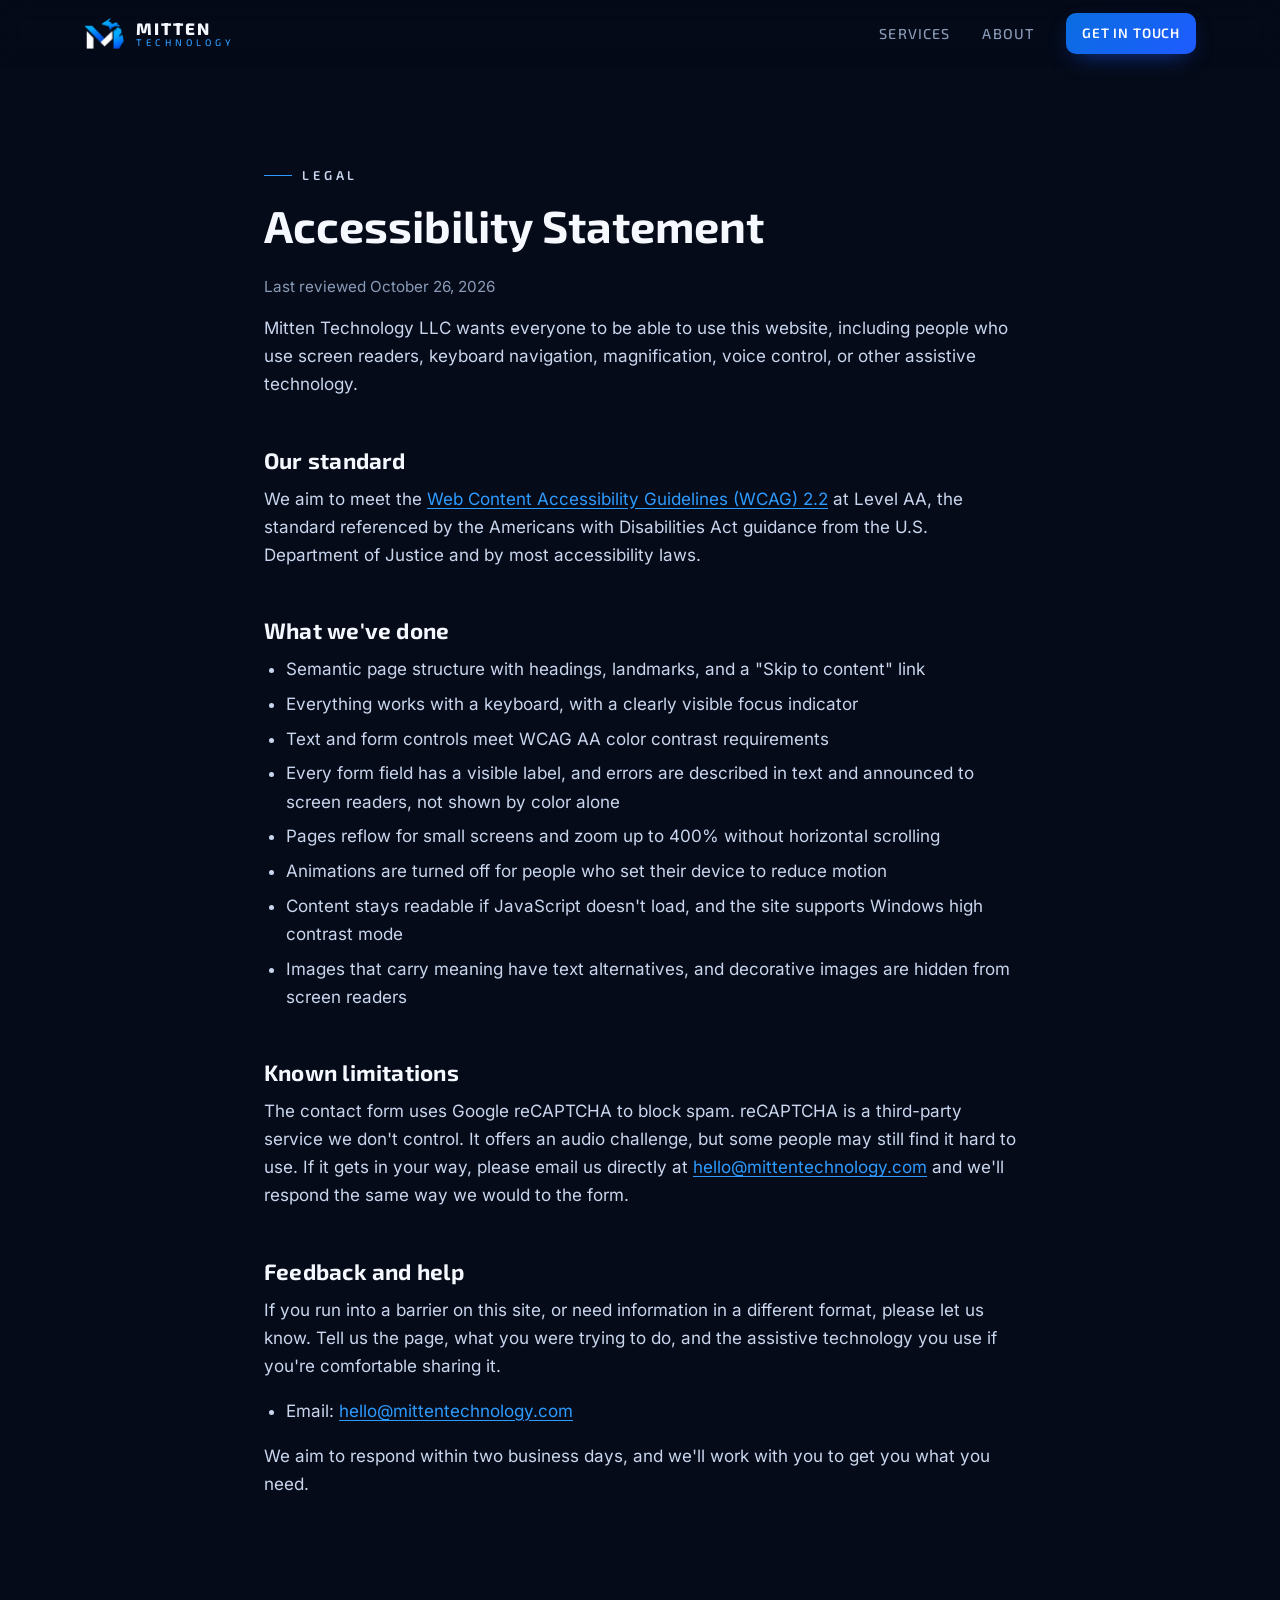
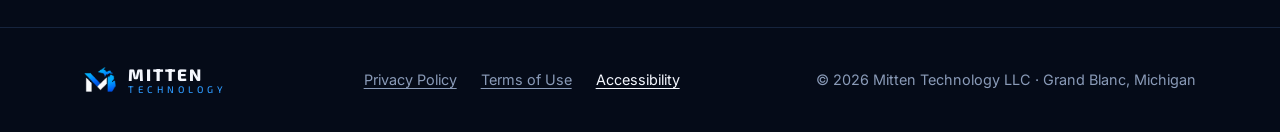
==== accessibility.html @ 9077037d "Add accessibility fixes and legal pages - WCAG 2.2 AA fixes: button and input contrast, labeled fiel" ====
<!doctype html>
<html lang="en">
<head>
  <meta charset="utf-8">
  <meta name="viewport" content="width=device-width, initial-scale=1">
  <title>Accessibility Statement | Mitten Technology</title>
  <meta name="description" content="Mitten Technology's commitment to an accessible website, and how to reach us if something doesn't work for you.">
  <meta name="theme-color" content="#050B18">
  <link rel="icon" type="image/png" sizes="32x32" href="assets/favicon-32.png">
  <link rel="apple-touch-icon" href="assets/apple-touch-icon.png">
  <link rel="preload" href="assets/fonts/exo2-latin.woff2" as="font" type="font/woff2" crossorigin>
  <link rel="preload" href="assets/fonts/inter-latin.woff2" as="font" type="font/woff2" crossorigin>
  <link rel="stylesheet" href="css/styles.css">
</head>
<body>
  <a class="skip-link" href="#main">Skip to content</a>

  <header class="site-header">
    <div class="container nav">
      <a class="brand" href="index.html">
        <img src="assets/logo-mark.webp" alt="" width="40" height="31">
        <span class="brand-text">Mitten <span>Technology</span></span>
      </a>
      <button class="nav-toggle" type="button" aria-expanded="false" aria-controls="nav-links" aria-label="Menu">
        <span aria-hidden="true"></span><span aria-hidden="true"></span><span aria-hidden="true"></span>
      </button>
      <nav id="nav-links" class="nav-links" aria-label="Primary">
        <a href="index.html#services">Services</a>
        <a href="index.html#about">About</a>
        <a href="index.html#contact" class="btn btn-small">Get in touch</a>
      </nav>
    </div>
  </header>

  <main id="main" class="legal" tabindex="-1">
    <div class="container">
      <p class="eyebrow">Legal</p>
      <h1>Accessibility Statement</h1>
      <p class="updated">Last reviewed October 26, 2026</p>

      <p>Mitten Technology LLC wants everyone to be able to use this website, including people who use screen readers, keyboard navigation, magnification, voice control, or other assistive technology.</p>

      <h2>Our standard</h2>
      <p>We aim to meet the <a href="https://www.w3.org/TR/WCAG22/">Web Content Accessibility Guidelines (WCAG) 2.2</a> at Level AA, the standard referenced by the Americans with Disabilities Act guidance from the U.S. Department of Justice and by most accessibility laws.</p>

      <h2>What we've done</h2>
      <ul>
        <li>Semantic page structure with headings, landmarks, and a "Skip to content" link</li>
        <li>Everything works with a keyboard, with a clearly visible focus indicator</li>
        <li>Text and form controls meet WCAG AA color contrast requirements</li>
        <li>Every form field has a visible label, and errors are described in text and announced to screen readers, not shown by color alone</li>
        <li>Pages reflow for small screens and zoom up to 400% without horizontal scrolling</li>
        <li>Animations are turned off for people who set their device to reduce motion</li>
        <li>Content stays readable if JavaScript doesn't load, and the site supports Windows high contrast mode</li>
        <li>Images that carry meaning have text alternatives, and decorative images are hidden from screen readers</li>
      </ul>

      <h2>Known limitations</h2>
      <p>The contact form uses Google reCAPTCHA to block spam. reCAPTCHA is a third-party service we don't control. It offers an audio challenge, but some people may still find it hard to use. If it gets in your way, please email us directly at <a href="mailto:hello@mittentechnology.com">hello@mittentechnology.com</a> and we'll respond the same way we would to the form.</p>

      <h2>Feedback and help</h2>
      <p>If you run into a barrier on this site, or need information in a different format, please let us know. Tell us the page, what you were trying to do, and the assistive technology you use if you're comfortable sharing it.</p>
      <ul>
        <li>Email: <a href="mailto:hello@mittentechnology.com">hello@mittentechnology.com</a></li>
      </ul>
      <p>We aim to respond within two business days, and we'll work with you to get you what you need.</p>
    </div>
  </main>

  <footer class="site-footer">
    <div class="container footer-inner">
      <a class="brand" href="index.html">
        <img src="assets/logo-mark.webp" alt="" width="32" height="25">
        <span class="brand-text">Mitten <span>Technology</span></span>
      </a>
      <nav class="footer-links" aria-label="Legal">
        <a href="privacy.html">Privacy Policy</a>
        <a href="terms.html">Terms of Use</a>
        <a href="accessibility.html" aria-current="page">Accessibility</a>
      </nav>
      <p class="copyright">&copy; <span id="year">2026</span> Mitten Technology LLC &middot; Grand Blanc, Michigan</p>
    </div>
  </footer>

  <script src="js/main.js"></script>
</body>
</html>
---- css/styles.css ----
/* Self-hosted fonts (SIL Open Font License), so visitors' browsers never contact Google Fonts */
@font-face {
  font-family: 'Exo 2';
  font-style: normal;
  font-weight: 500 800;
  font-display: swap;
  src: url('../assets/fonts/exo2-latin.woff2') format('woff2');
}
@font-face {
  font-family: 'Inter';
  font-style: normal;
  font-weight: 400 600;
  font-display: swap;
  src: url('../assets/fonts/inter-latin.woff2') format('woff2');
}

:root {
  --bg: #050B18;
  --bg-alt: #081120;
  --surface: #0B1426;
  --surface-2: #0F1B33;
  --border: #16243D;
  --border-strong: #22385E;
  --text: #F5F8FF;
  --muted: #8A9BB8;
  --accent: #2E9BFF;
  --accent-1: #0A84FF;
  --accent-2: #1E5BFF;
  /* Gradient starts darker than --accent-1 so white button text stays above 4.5:1 (WCAG AA) */
  --btn-start: #0A6EE0;
  --gradient: linear-gradient(135deg, var(--btn-start), var(--accent-2));
  /* Form control edges need 3:1 against the background (WCAG 1.4.11) */
  --input-border: #4F6A99;
  --danger: #FF6B7A;
  --success: #3DDC97;

  --font-head: 'Exo 2', system-ui, sans-serif;
  --font-body: 'Inter', system-ui, -apple-system, 'Segoe UI', sans-serif;

  --radius: 14px;
  --container: 1160px;
  --header-h: 68px;
}

*, *::before, *::after { box-sizing: border-box; }

html {
  scroll-behavior: smooth;
  scroll-padding-top: var(--header-h);
}

body {
  margin: 0;
  background: var(--bg);
  color: var(--text);
  font-family: var(--font-body);
  font-size: 1.0625rem;
  line-height: 1.65;
  -webkit-font-smoothing: antialiased;
}

img { max-width: 100%; height: auto; display: block; }

a { color: var(--accent); text-decoration: none; }
a:hover { text-decoration: underline; }

h1, h2, h3 {
  font-family: var(--font-head);
  line-height: 1.15;
  margin: 0 0 .5em;
}

h2 { font-size: clamp(1.9rem, 4vw, 2.6rem); font-weight: 700; letter-spacing: .01em; }
h3 { font-size: 1.25rem; font-weight: 600; }
p { margin: 0 0 1em; }

:focus-visible {
  outline: 2px solid var(--accent);
  outline-offset: 3px;
  border-radius: 4px;
}
main:focus { outline: none; }

.container {
  width: 100%;
  max-width: var(--container);
  margin: 0 auto;
  padding: 0 24px;
}

.visually-hidden {
  position: absolute !important;
  width: 1px; height: 1px;
  overflow: hidden;
  clip: rect(0 0 0 0);
  white-space: nowrap;
}

.skip-link {
  position: absolute;
  left: 16px; top: -48px;
  z-index: 100;
  padding: 8px 14px;
  background: var(--accent-2);
  color: #fff;
  border-radius: 8px;
}
.skip-link:focus { top: 12px; }

/* ---------- Buttons ---------- */
.btn {
  display: inline-flex;
  align-items: center;
  justify-content: center;
  gap: 8px;
  padding: 14px 26px;
  border: 0;
  border-radius: 10px;
  background: var(--gradient);
  color: #fff;
  font-family: var(--font-head);
  font-weight: 600;
  font-size: 1rem;
  letter-spacing: .06em;
  text-transform: uppercase;
  cursor: pointer;
  box-shadow: 0 8px 24px -10px rgba(30, 91, 255, .7);
  transition: transform .15s ease, box-shadow .15s ease, opacity .15s ease;
}
.btn:hover { text-decoration: none; transform: translateY(-1px); box-shadow: 0 12px 28px -10px rgba(30, 91, 255, .9); }
.btn:disabled { opacity: .55; cursor: not-allowed; transform: none; }

.btn-ghost {
  background: transparent;
  color: var(--text);
  box-shadow: inset 0 0 0 1px var(--border-strong);
}
.btn-ghost:hover { box-shadow: inset 0 0 0 1px var(--accent); }

.btn-small { padding: 9px 16px; font-size: .85rem; }
.btn-full { width: 100%; }

/* ---------- Header ---------- */
.site-header {
  position: sticky;
  top: 0;
  z-index: 50;
  height: var(--header-h);
  background: rgba(5, 11, 24, .72);
  backdrop-filter: blur(12px);
  -webkit-backdrop-filter: blur(12px);
  border-bottom: 1px solid transparent;
  transition: border-color .2s ease, background .2s ease;
}
.site-header.scrolled { border-bottom-color: var(--border); background: rgba(5, 11, 24, .9); }

.nav {
  height: 100%;
  display: flex;
  align-items: center;
  justify-content: space-between;
}

.brand {
  display: inline-flex;
  align-items: center;
  gap: 12px;
  color: var(--text);
}
.brand:hover { text-decoration: none; }
.brand img { width: 40px; }

.brand-text {
  display: flex;
  flex-direction: column;
  font-family: var(--font-head);
  font-weight: 800;
  font-size: 1.05rem;
  letter-spacing: .12em;
  line-height: 1.05;
  text-transform: uppercase;
}
.brand-text span {
  color: var(--accent);
  font-weight: 500;
  font-size: .6rem;
  letter-spacing: .42em;
}

.nav-links {
  display: flex;
  align-items: center;
  gap: 32px;
}
.nav-links a:not(.btn) {
  color: var(--muted);
  font-family: var(--font-head);
  font-weight: 500;
  letter-spacing: .08em;
  text-transform: uppercase;
  font-size: .9rem;
}
.nav-links a:not(.btn):hover { color: var(--text); text-decoration: none; }

.nav-toggle {
  display: none;
  width: 44px; height: 44px;
  padding: 10px;
  background: none;
  border: 0;
  cursor: pointer;
}
.nav-toggle span {
  display: block;
  height: 2px;
  margin: 5px 0;
  background: var(--text);
  border-radius: 2px;
  transition: transform .2s ease, opacity .2s ease;
}

/* ---------- Hero ---------- */
.hero {
  position: relative;
  overflow: hidden;
  padding: clamp(72px, 12vw, 140px) 0 clamp(80px, 12vw, 150px);
  text-align: center;
}
.hero-glow {
  position: absolute;
  inset: -20% -10% auto;
  height: 120%;
  background:
    radial-gradient(ellipse 50% 40% at 50% 35%, rgba(30, 91, 255, .22), transparent 70%),
    radial-gradient(ellipse 30% 25% at 30% 30%, rgba(10, 132, 255, .12), transparent 70%);
  pointer-events: none;
}
.hero::after {
  content: '';
  position: absolute;
  inset: 0;
  background-image:
    linear-gradient(rgba(46, 155, 255, .05) 1px, transparent 1px),
    linear-gradient(90deg, rgba(46, 155, 255, .05) 1px, transparent 1px);
  background-size: 56px 56px;
  mask-image: radial-gradient(ellipse 60% 60% at 50% 40%, #000 20%, transparent 75%);
  -webkit-mask-image: radial-gradient(ellipse 60% 60% at 50% 40%, #000 20%, transparent 75%);
  pointer-events: none;
}
.hero-inner { position: relative; z-index: 1; }
.hero-title { margin: 0; }

.hero-logo {
  width: min(720px, 100%);
  margin: 0 auto;
  animation: rise .9s ease-out both;
}

.tagline {
  display: flex;
  align-items: center;
  justify-content: center;
  gap: 18px;
  margin: 32px auto 0;
  color: #C9D6EE;
  font-size: .78rem;
  letter-spacing: .28em;
  text-transform: uppercase;
  animation: rise .9s .15s ease-out both;
}
.tagline::before, .tagline::after {
  content: '';
  flex: 0 1 120px;
  height: 1px;
  background: linear-gradient(90deg, transparent, var(--accent));
}
.tagline::after { background: linear-gradient(90deg, var(--accent), transparent); }
.tagline i {
  width: 5px; height: 5px;
  border-radius: 50%;
  background: var(--accent);
  box-shadow: 0 0 8px var(--accent);
  flex: none;
}

.hero-lead {
  margin: 48px auto 12px;
  max-width: 720px;
  font-family: var(--font-head);
  font-size: clamp(1.5rem, 3.4vw, 2.2rem);
  font-weight: 600;
  line-height: 1.25;
  animation: rise .9s .3s ease-out both;
}
.hero-sub {
  margin: 0 auto;
  max-width: 600px;
  color: var(--muted);
  font-size: 1.125rem;
  animation: rise .9s .4s ease-out both;
}
.hero-cta {
  display: flex;
  flex-wrap: wrap;
  justify-content: center;
  gap: 14px;
  margin-top: 36px;
  animation: rise .9s .5s ease-out both;
}

@keyframes rise {
  from { opacity: 0; transform: translateY(14px); }
  to { opacity: 1; transform: none; }
}

/* ---------- Sections ---------- */
.section { padding: clamp(72px, 10vw, 120px) 0; }
.section-alt {
  background: var(--bg-alt);
  border-top: 1px solid var(--border);
  border-bottom: 1px solid var(--border);
}

.section-head {
  max-width: 640px;
  margin-bottom: 48px;
}
.section-head p:last-child { color: var(--muted); }

.eyebrow {
  display: inline-flex;
  align-items: center;
  gap: 10px;
  margin-bottom: 14px;
  color: var(--accent);
  font-family: var(--font-head);
  font-size: .8rem;
  font-weight: 600;
  letter-spacing: .3em;
  text-transform: uppercase;
}
.eyebrow::before {
  content: '';
  width: 28px; height: 1px;
  background: var(--accent);
}

/* ---------- Service cards ---------- */
.cards {
  display: grid;
  grid-template-columns: repeat(auto-fit, minmax(250px, 1fr));
  gap: 20px;
}
.card {
  position: relative;
  padding: 30px 26px;
  background: linear-gradient(180deg, var(--surface-2), var(--surface));
  border: 1px solid var(--border);
  border-radius: var(--radius);
  transition: border-color .2s ease, transform .2s ease;
}
.card::before {
  content: '';
  position: absolute;
  top: -1px; left: 26px; right: 26px;
  height: 2px;
  background: var(--gradient);
  opacity: 0;
  transition: opacity .2s ease;
}
.card:hover { border-color: var(--border-strong); transform: translateY(-3px); }
.card:hover::before { opacity: 1; }

.card-icon {
  display: grid;
  place-items: center;
  width: 48px; height: 48px;
  margin-bottom: 20px;
  border-radius: 12px;
  background: rgba(30, 91, 255, .12);
  border: 1px solid rgba(46, 155, 255, .25);
}
.card-icon svg {
  width: 24px; height: 24px;
  fill: none;
  stroke: var(--accent);
  stroke-width: 1.8;
  stroke-linecap: round;
  stroke-linejoin: round;
}
.card p { color: var(--muted); font-size: 1rem; }
.card ul {
  margin: 0;
  padding: 16px 0 0;
  list-style: none;
  border-top: 1px solid var(--border);
}
.card li {
  position: relative;
  padding-left: 18px;
  margin-bottom: 6px;
  font-size: .95rem;
  color: #C9D6EE;
}
.card li::before {
  content: '';
  position: absolute;
  left: 0; top: .68em;
  width: 6px; height: 6px;
  border-radius: 50%;
  background: var(--accent);
}

/* ---------- Fit grid ---------- */
.fit-grid {
  display: grid;
  grid-template-columns: repeat(auto-fit, minmax(260px, 1fr));
  gap: 20px;
}
.fit {
  padding: 28px 26px;
  border-left: 2px solid var(--accent-2);
  background: linear-gradient(90deg, rgba(30, 91, 255, .08), transparent 70%);
  border-radius: 0 var(--radius) var(--radius) 0;
}
.fit-num {
  display: block;
  margin-bottom: 8px;
  color: var(--accent);
  font-family: var(--font-head);
  font-weight: 700;
  letter-spacing: .15em;
}
.fit p { margin: 0; color: var(--muted); font-size: 1rem; }

/* ---------- About ---------- */
.about {
  display: grid;
  grid-template-columns: 1.3fr 1fr;
  gap: clamp(40px, 6vw, 80px);
  align-items: center;
}
.about-copy p:not(.eyebrow) { color: #C9D6EE; }
.about-points {
  margin: 0;
  padding: 0;
  list-style: none;
  display: grid;
  gap: 14px;
}
.about-points li {
  display: flex;
  flex-direction: column;
  padding: 20px 22px;
  background: var(--surface);
  border: 1px solid var(--border);
  border-radius: var(--radius);
}
.about-points strong {
  font-family: var(--font-head);
  font-size: 1.05rem;
  letter-spacing: .04em;
}
.about-points span { color: var(--muted); font-size: .95rem; }

/* ---------- Contact ---------- */
.contact {
  display: grid;
  grid-template-columns: 1fr 1.2fr;
  gap: clamp(40px, 6vw, 80px);
  align-items: start;
}
.contact-info > p:not(.eyebrow) { color: var(--muted); }

.contact-details { margin: 32px 0 0; display: grid; gap: 18px; }
.contact-details dt {
  color: var(--muted);
  font-size: .75rem;
  letter-spacing: .2em;
  text-transform: uppercase;
}
.contact-details dd { margin: 2px 0 0; font-size: 1.05rem; }

.contact-form {
  padding: clamp(24px, 4vw, 36px);
  background: var(--surface);
  border: 1px solid var(--border);
  border-radius: var(--radius);
}
.field-row {
  display: grid;
  grid-template-columns: 1fr 1fr;
  gap: 16px;
}
.field {
  display: block;
  margin-bottom: 18px;
}
.field label {
  display: block;
  margin-bottom: 6px;
  font-size: .9rem;
  font-weight: 500;
}
.field .optional { color: var(--muted); font-weight: 400; }
.field input, .field textarea {
  width: 100%;
  padding: 12px 14px;
  background: var(--bg);
  border: 1px solid var(--input-border);
  border-radius: 10px;
  color: var(--text);
  font: inherit;
  font-size: 1rem;
  transition: border-color .15s ease, box-shadow .15s ease;
}
.field textarea { resize: vertical; min-height: 130px; }
.field input:focus, .field textarea:focus {
  outline: none;
  border-color: var(--accent);
  box-shadow: 0 0 0 3px rgba(46, 155, 255, .2);
}
.field.has-error input, .field.has-error textarea { border-color: var(--danger); border-width: 2px; }
.field-error {
  margin: 6px 0 0;
  color: var(--danger);
  font-size: .875rem;
}
.field-error::before { content: '\26A0\FE0E  '; }
.field-error[hidden] { display: none; }

.form-note {
  margin: 0 0 18px;
  color: var(--muted);
  font-size: .875rem;
}
.form-legal {
  margin: 18px 0 0;
  padding-top: 16px;
  border-top: 1px solid var(--border);
  color: var(--muted);
  font-size: .8rem;
  line-height: 1.55;
}
.form-legal a { text-decoration: underline; }

.hp {
  position: absolute;
  left: -10000px;
  width: 1px; height: 1px;
  overflow: hidden;
}

.captcha { margin-bottom: 18px; min-height: 78px; }
.captcha[hidden] { display: none; }

.form-status {
  margin: 14px 0 0;
  min-height: 1.5em;
  font-size: .95rem;
}
.form-status.is-success { color: var(--success); }
.form-status.is-error { color: var(--danger); }

/* ---------- Footer ---------- */
.site-footer {
  padding: 36px 0;
  border-top: 1px solid var(--border);
}
.footer-inner {
  display: flex;
  flex-wrap: wrap;
  align-items: center;
  justify-content: space-between;
  gap: 16px;
}
.site-footer .brand img { width: 32px; }
.site-footer p { margin: 0; color: var(--muted); font-size: .9rem; }
.footer-links {
  display: flex;
  flex-wrap: wrap;
  gap: 8px 24px;
}
.footer-links a {
  display: inline-block;
  padding: 4px 0;
  color: var(--muted);
  font-size: .9rem;
  text-decoration: underline;
  text-underline-offset: 3px;
}
.footer-links a:hover, .footer-links a[aria-current="page"] { color: var(--text); }

/* ---------- Legal pages ---------- */
.legal { padding: clamp(48px, 8vw, 88px) 0 clamp(64px, 10vw, 112px); }
.legal .container { max-width: 800px; }
.legal h1 { font-size: clamp(2rem, 5vw, 2.8rem); font-weight: 700; }
.legal h2 { font-size: 1.4rem; margin-top: 2.2em; }
.legal h3 { font-size: 1.1rem; margin-top: 1.6em; }
.legal p, .legal li { color: #C9D6EE; }
.legal ul { padding-left: 1.3em; margin: 0 0 1em; }
.legal li { margin-bottom: .4em; }
.legal a { text-decoration: underline; text-underline-offset: 3px; }
.legal .updated { color: var(--muted); font-size: .95rem; }
.legal .callout {
  margin: 28px 0;
  padding: 18px 20px;
  background: var(--surface);
  border: 1px solid var(--border);
  border-left: 3px solid var(--accent-2);
  border-radius: 0 var(--radius) var(--radius) 0;
}
.legal .callout p:last-child { margin-bottom: 0; }

/* ---------- Reveal ----------
   Scroll-driven CSS animation: content is visible by default and only fades in
   where the browser supports it and the visitor hasn't asked for reduced motion. */
@supports (animation-timeline: view()) {
  @media (prefers-reduced-motion: no-preference) {
    .reveal {
      animation: reveal linear both;
      animation-timeline: view();
      animation-range: entry 0% entry 35%;
    }
  }
}
@keyframes reveal {
  from { opacity: 0; transform: translateY(18px); }
  to { opacity: 1; transform: none; }
}

@media print {
  .reveal { animation: none; }
}

/* ---------- Responsive ---------- */
@media (max-width: 900px) {
  .about, .contact { grid-template-columns: 1fr; }
}

@media (max-width: 720px) {
  .nav-toggle { display: block; }
  .nav-links {
    position: absolute;
    top: var(--header-h);
    left: 0; right: 0;
    flex-direction: column;
    align-items: stretch;
    gap: 0;
    padding: 8px 24px 24px;
    background: rgba(5, 11, 24, .97);
    border-bottom: 1px solid var(--border);
    display: none;
  }
  .nav-links a:not(.btn) { padding: 14px 0; border-bottom: 1px solid var(--border); }
  .nav-links .btn { margin-top: 18px; }
  .nav-open .nav-links { display: flex; }
  .nav-open .nav-toggle span:nth-child(1) { transform: translateY(7px) rotate(45deg); }
  .nav-open .nav-toggle span:nth-child(2) { opacity: 0; }
  .nav-open .nav-toggle span:nth-child(3) { transform: translateY(-7px) rotate(-45deg); }

  .tagline {
    flex-direction: column;
    gap: 10px;
    font-size: .7rem;
  }
  .tagline::before, .tagline::after { display: none; }
  .tagline i { display: none; }

  .field-row { grid-template-columns: 1fr; gap: 0; }
}

@media (max-width: 400px) {
  .container { padding: 0 16px; }
  .hero-cta .btn { width: 100%; }
  .captcha { transform: scale(.88); transform-origin: left top; }
}

@media (prefers-reduced-motion: reduce) {
  html { scroll-behavior: auto; }
  *, *::before, *::after {
    animation-duration: .01ms !important;
    animation-delay: 0s !important;
    transition-duration: .01ms !important;
  }
}

@media (forced-colors: active) {
  .btn { border: 1px solid ButtonText; }
  .field input, .field textarea { border: 1px solid FieldText; }
  .card, .about-points li, .contact-form { border: 1px solid CanvasText; }
}
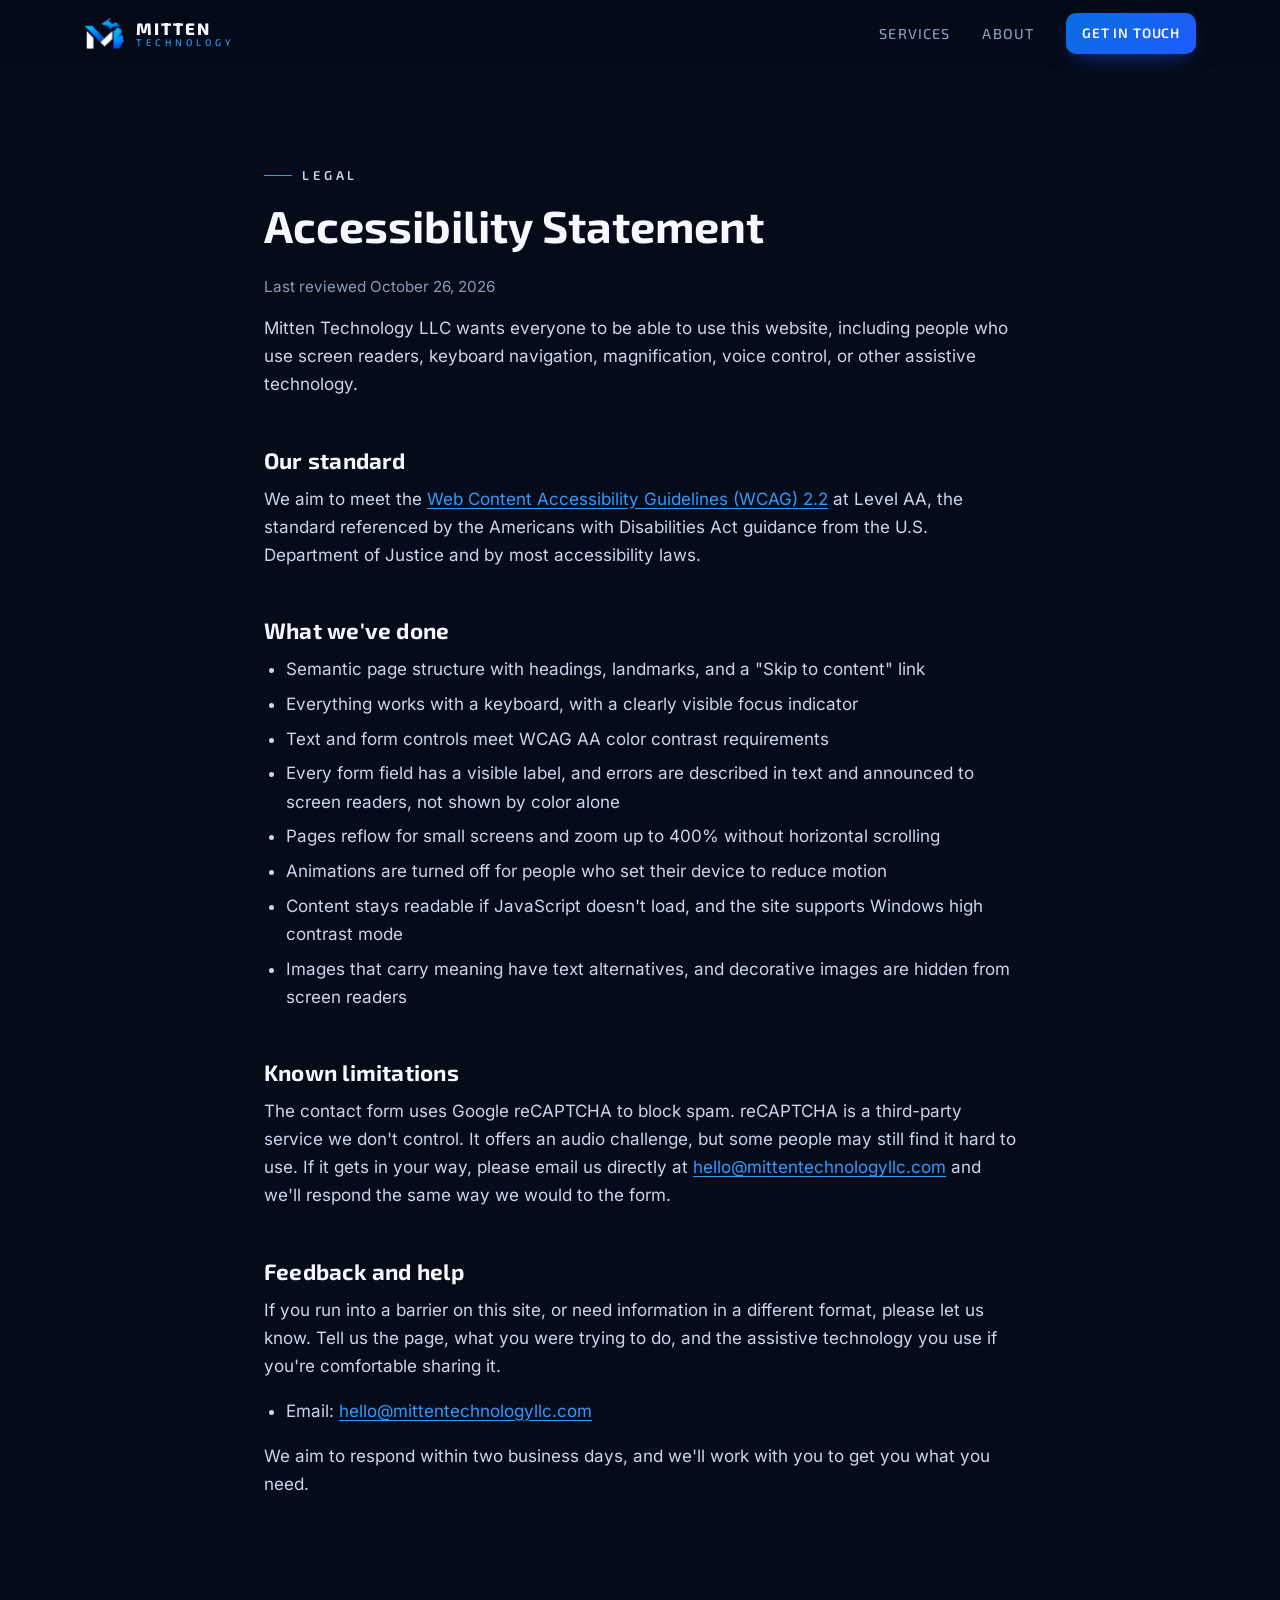
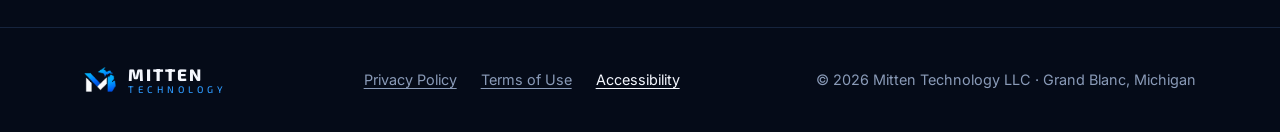
==== commit f14847e8: "Point site at mittentechnologyllc.com Update contact email, add canonical links and absolute OG URLs" ====
--- a/accessibility.html
+++ b/accessibility.html
@@ -4,6 +4,7 @@
   <meta charset="utf-8">
   <meta name="viewport" content="width=device-width, initial-scale=1">
   <title>Accessibility Statement | Mitten Technology</title>
+  <link rel="canonical" href="https://mittentechnologyllc.com/accessibility.html">
   <meta name="description" content="Mitten Technology's commitment to an accessible website, and how to reach us if something doesn't work for you.">
   <meta name="theme-color" content="#050B18">
   <link rel="icon" type="image/png" sizes="32x32" href="assets/favicon-32.png">
@@ -56,12 +57,12 @@
       </ul>
 
       <h2>Known limitations</h2>
-      <p>The contact form uses Google reCAPTCHA to block spam. reCAPTCHA is a third-party service we don't control. It offers an audio challenge, but some people may still find it hard to use. If it gets in your way, please email us directly at <a href="mailto:hello@mittentechnology.com">hello@mittentechnology.com</a> and we'll respond the same way we would to the form.</p>
+      <p>The contact form uses Google reCAPTCHA to block spam. reCAPTCHA is a third-party service we don't control. It offers an audio challenge, but some people may still find it hard to use. If it gets in your way, please email us directly at <a href="mailto:hello@mittentechnologyllc.com">hello@mittentechnologyllc.com</a> and we'll respond the same way we would to the form.</p>
 
       <h2>Feedback and help</h2>
       <p>If you run into a barrier on this site, or need information in a different format, please let us know. Tell us the page, what you were trying to do, and the assistive technology you use if you're comfortable sharing it.</p>
       <ul>
-        <li>Email: <a href="mailto:hello@mittentechnology.com">hello@mittentechnology.com</a></li>
+        <li>Email: <a href="mailto:hello@mittentechnologyllc.com">hello@mittentechnologyllc.com</a></li>
       </ul>
       <p>We aim to respond within two business days, and we'll work with you to get you what you need.</p>
     </div>
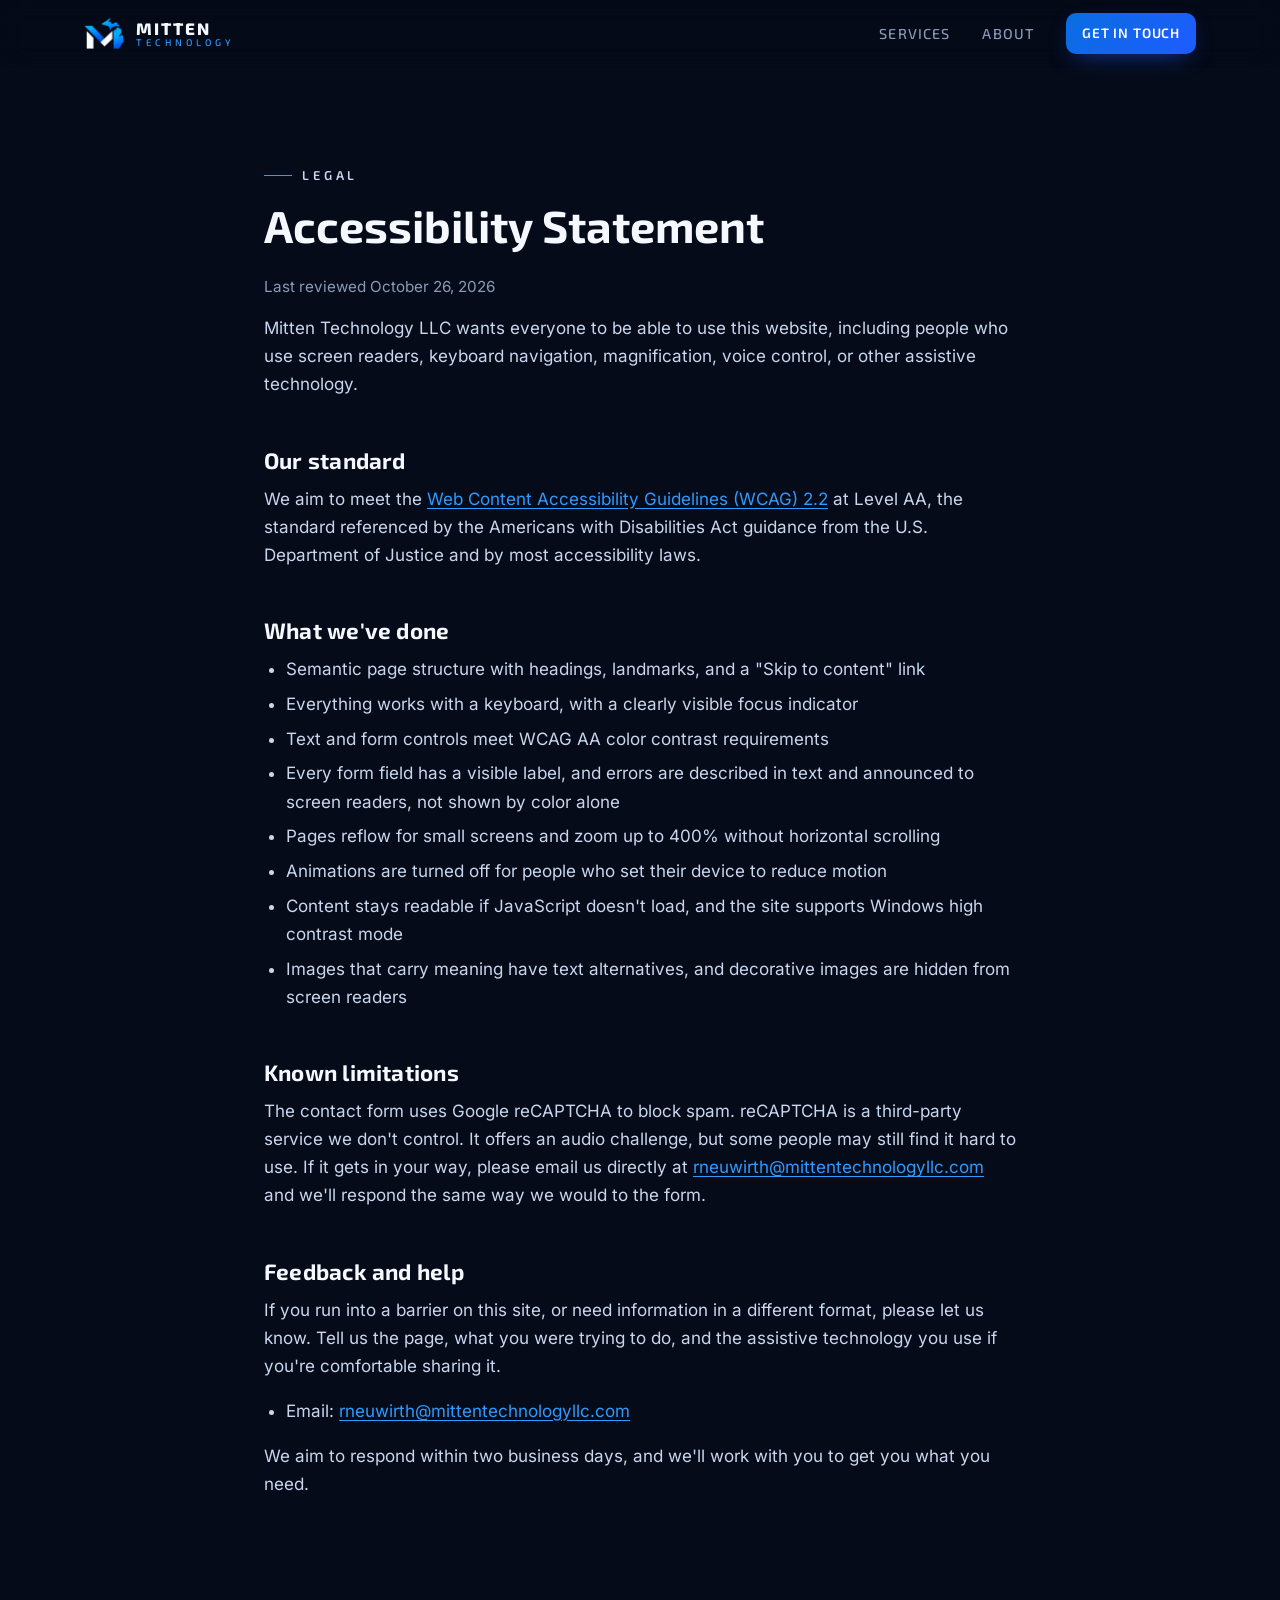
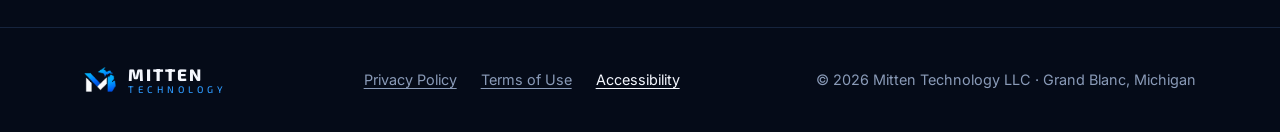
==== commit dd53cd68: "Use rneuwirth@mittentechnologyllc.com as the contact address" ====
--- a/accessibility.html
+++ b/accessibility.html
@@ -57,12 +57,12 @@
       </ul>
 
       <h2>Known limitations</h2>
-      <p>The contact form uses Google reCAPTCHA to block spam. reCAPTCHA is a third-party service we don't control. It offers an audio challenge, but some people may still find it hard to use. If it gets in your way, please email us directly at <a href="mailto:hello@mittentechnologyllc.com">hello@mittentechnologyllc.com</a> and we'll respond the same way we would to the form.</p>
+      <p>The contact form uses Google reCAPTCHA to block spam. reCAPTCHA is a third-party service we don't control. It offers an audio challenge, but some people may still find it hard to use. If it gets in your way, please email us directly at <a href="mailto:rneuwirth@mittentechnologyllc.com">rneuwirth@mittentechnologyllc.com</a> and we'll respond the same way we would to the form.</p>
 
       <h2>Feedback and help</h2>
       <p>If you run into a barrier on this site, or need information in a different format, please let us know. Tell us the page, what you were trying to do, and the assistive technology you use if you're comfortable sharing it.</p>
       <ul>
-        <li>Email: <a href="mailto:hello@mittentechnologyllc.com">hello@mittentechnologyllc.com</a></li>
+        <li>Email: <a href="mailto:rneuwirth@mittentechnologyllc.com">rneuwirth@mittentechnologyllc.com</a></li>
       </ul>
       <p>We aim to respond within two business days, and we'll work with you to get you what you need.</p>
     </div>
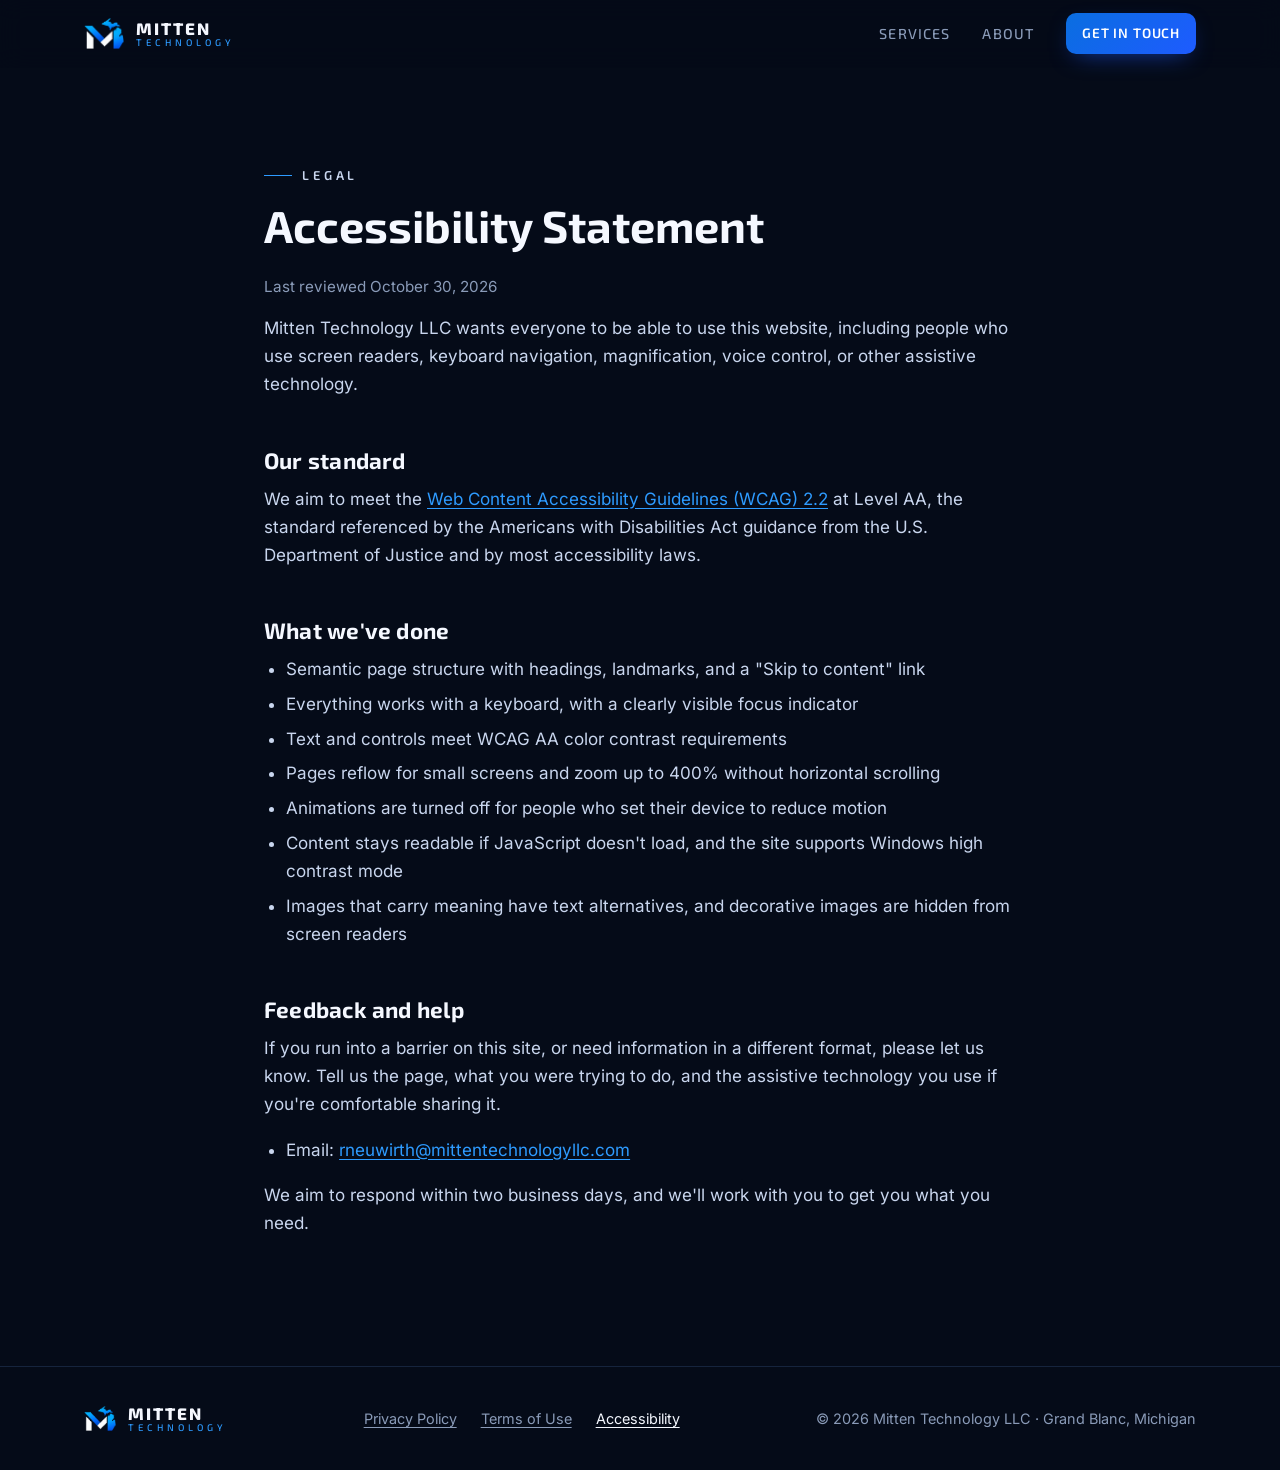
==== commit f71d5ad1: "Remove contact form in favor of direct email Replace the EmailJS/reCAPTCHA form with an email call t" ====
--- a/accessibility.html
+++ b/accessibility.html
@@ -37,7 +37,7 @@
     <div class="container">
       <p class="eyebrow">Legal</p>
       <h1>Accessibility Statement</h1>
-      <p class="updated">Last reviewed October 26, 2026</p>
+      <p class="updated">Last reviewed October 30, 2026</p>
 
       <p>Mitten Technology LLC wants everyone to be able to use this website, including people who use screen readers, keyboard navigation, magnification, voice control, or other assistive technology.</p>
 
@@ -48,16 +48,12 @@
       <ul>
         <li>Semantic page structure with headings, landmarks, and a "Skip to content" link</li>
         <li>Everything works with a keyboard, with a clearly visible focus indicator</li>
-        <li>Text and form controls meet WCAG AA color contrast requirements</li>
-        <li>Every form field has a visible label, and errors are described in text and announced to screen readers, not shown by color alone</li>
+        <li>Text and controls meet WCAG AA color contrast requirements</li>
         <li>Pages reflow for small screens and zoom up to 400% without horizontal scrolling</li>
         <li>Animations are turned off for people who set their device to reduce motion</li>
         <li>Content stays readable if JavaScript doesn't load, and the site supports Windows high contrast mode</li>
         <li>Images that carry meaning have text alternatives, and decorative images are hidden from screen readers</li>
       </ul>
-
-      <h2>Known limitations</h2>
-      <p>The contact form uses Google reCAPTCHA to block spam. reCAPTCHA is a third-party service we don't control. It offers an audio challenge, but some people may still find it hard to use. If it gets in your way, please email us directly at <a href="mailto:rneuwirth@mittentechnologyllc.com">rneuwirth@mittentechnologyllc.com</a> and we'll respond the same way we would to the form.</p>
 
       <h2>Feedback and help</h2>
       <p>If you run into a barrier on this site, or need information in a different format, please let us know. Tell us the page, what you were trying to do, and the assistive technology you use if you're comfortable sharing it.</p>
--- a/css/styles.css
+++ b/css/styles.css
@@ -481,86 +481,8 @@
 }
 .contact-details dd { margin: 2px 0 0; font-size: 1.05rem; }
 
-.contact-form {
-  padding: clamp(24px, 4vw, 36px);
-  background: var(--surface);
-  border: 1px solid var(--border);
-  border-radius: var(--radius);
-}
-.field-row {
-  display: grid;
-  grid-template-columns: 1fr 1fr;
-  gap: 16px;
-}
-.field {
-  display: block;
-  margin-bottom: 18px;
-}
-.field label {
-  display: block;
-  margin-bottom: 6px;
-  font-size: .9rem;
-  font-weight: 500;
-}
-.field .optional { color: var(--muted); font-weight: 400; }
-.field input, .field textarea {
-  width: 100%;
-  padding: 12px 14px;
-  background: var(--bg);
-  border: 1px solid var(--input-border);
-  border-radius: 10px;
-  color: var(--text);
-  font: inherit;
-  font-size: 1rem;
-  transition: border-color .15s ease, box-shadow .15s ease;
-}
-.field textarea { resize: vertical; min-height: 130px; }
-.field input:focus, .field textarea:focus {
-  outline: none;
-  border-color: var(--accent);
-  box-shadow: 0 0 0 3px rgba(46, 155, 255, .2);
-}
-.field.has-error input, .field.has-error textarea { border-color: var(--danger); border-width: 2px; }
-.field-error {
-  margin: 6px 0 0;
-  color: var(--danger);
-  font-size: .875rem;
-}
-.field-error::before { content: '\26A0\FE0E  '; }
-.field-error[hidden] { display: none; }
-
-.form-note {
-  margin: 0 0 18px;
-  color: var(--muted);
-  font-size: .875rem;
-}
-.form-legal {
-  margin: 18px 0 0;
-  padding-top: 16px;
-  border-top: 1px solid var(--border);
-  color: var(--muted);
-  font-size: .8rem;
-  line-height: 1.55;
-}
-.form-legal a { text-decoration: underline; }
-
-.hp {
-  position: absolute;
-  left: -10000px;
-  width: 1px; height: 1px;
-  overflow: hidden;
-}
-
-.captcha { margin-bottom: 18px; min-height: 78px; }
-.captcha[hidden] { display: none; }
-
-.form-status {
-  margin: 14px 0 0;
-  min-height: 1.5em;
-  font-size: .95rem;
-}
-.form-status.is-success { color: var(--success); }
-.form-status.is-error { color: var(--danger); }
+.contact-panel:hover { transform: none; }
+.contact-panel ul { margin-bottom: 24px; }
 
 /* ---------- Footer ---------- */
 .site-footer {
@@ -667,13 +589,11 @@
   .tagline::before, .tagline::after { display: none; }
   .tagline i { display: none; }
 
-  .field-row { grid-template-columns: 1fr; gap: 0; }
 }
 
 @media (max-width: 400px) {
   .container { padding: 0 16px; }
   .hero-cta .btn { width: 100%; }
-  .captcha { transform: scale(.88); transform-origin: left top; }
 }
 
 @media (prefers-reduced-motion: reduce) {
@@ -687,6 +607,5 @@
 
 @media (forced-colors: active) {
   .btn { border: 1px solid ButtonText; }
-  .field input, .field textarea { border: 1px solid FieldText; }
-  .card, .about-points li, .contact-form { border: 1px solid CanvasText; }
-}
+  .card, .about-points li { border: 1px solid CanvasText; }
+}
